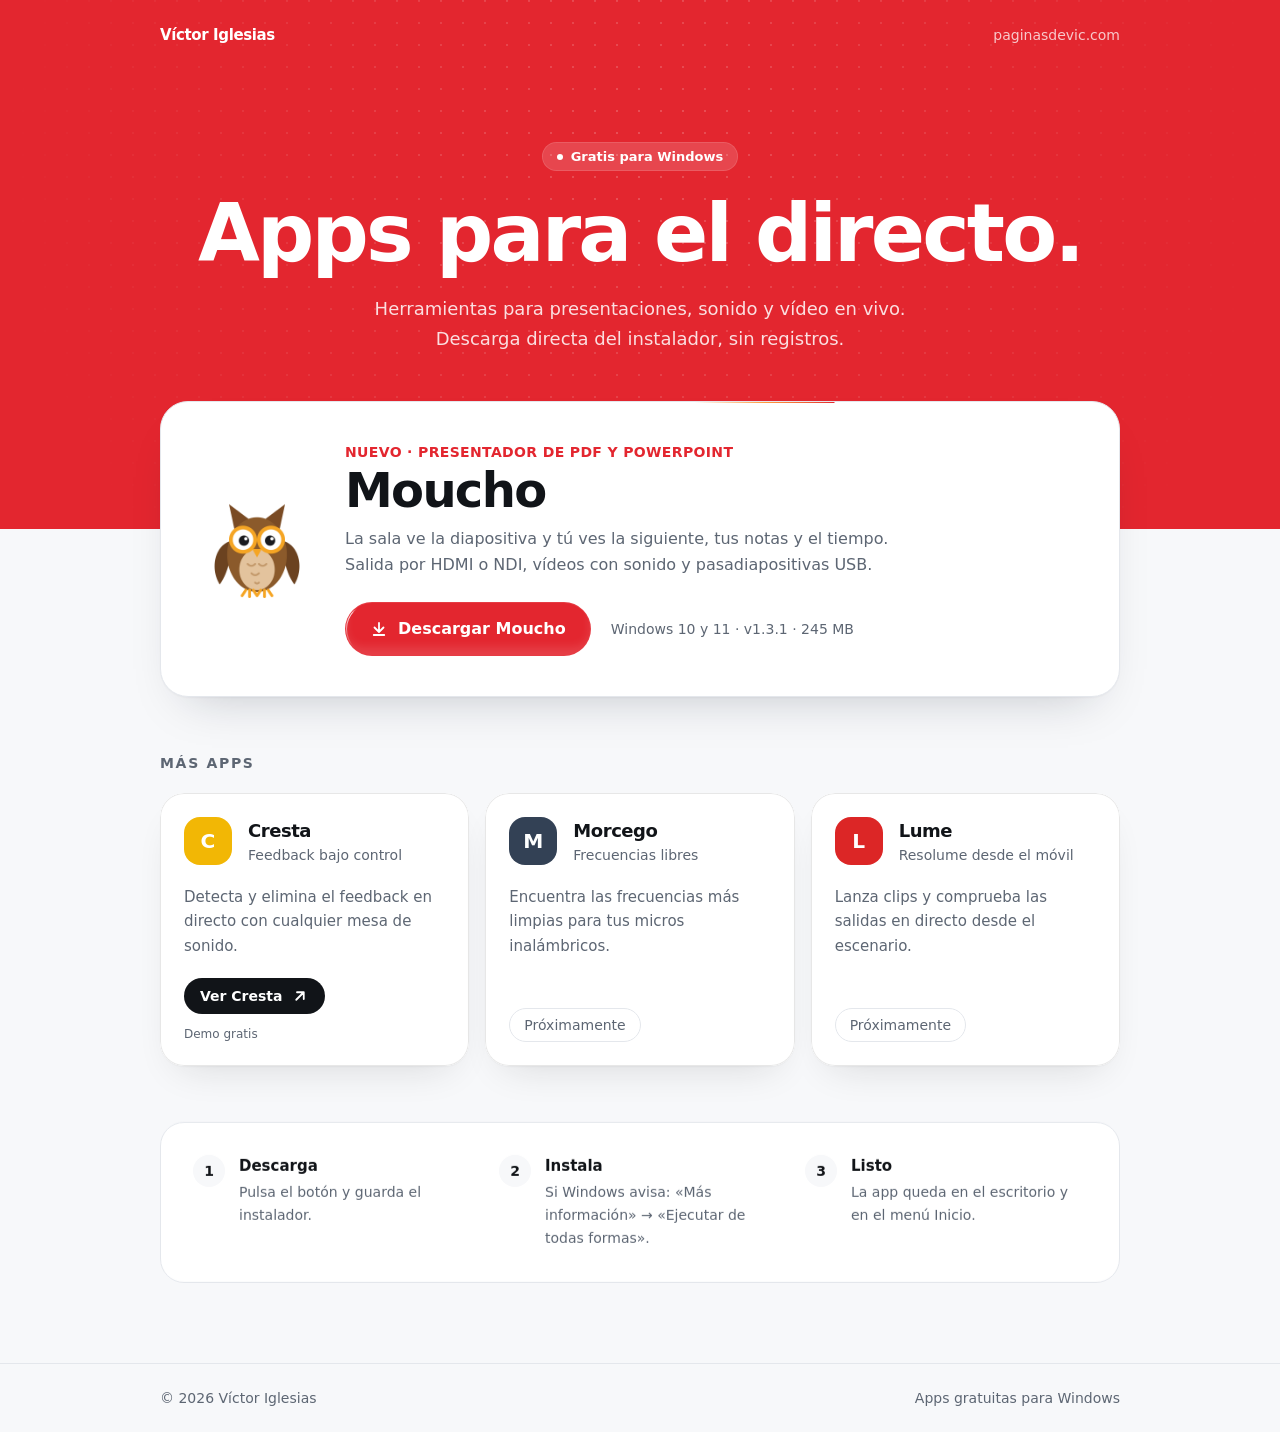
==== paginasdevic/index.html @ e158e59b "Web paginasdevic.com (descargas de las apps) Co-Authored-By: Claude Opus 5.5 <noreply@anthropic.com>" ====
<!doctype html>
<html lang="es">
  <head>
    <meta charset="UTF-8" />
    <meta name="viewport" content="width=device-width, initial-scale=1.0, viewport-fit=cover" />
    <meta name="theme-color" content="#e3262f" />
    <link rel="icon" type="image/png" href="./moucho.png" />
    <title>Víctor Iglesias · Apps gratuitas para Windows</title>
    <meta name="description" content="Descarga gratis las apps de Víctor Iglesias para presentaciones, sonido y vídeo en directo: Moucho, Cresta, Morcego y Lume." />
    <script type="module" crossorigin src="./assets/index-BB-YRYtB.js"></script>
    <link rel="stylesheet" crossorigin href="./assets/index-Ceec1WN6.css">
  </head>
  <body>
    <div id="root"></div>
  </body>
</html>
---- paginasdevic/assets/index-Ceec1WN6.css ----
/*! tailwindcss v4.3.5 | MIT License | https://tailwindcss.com */
@layer properties{@supports (((-webkit-hyphens:none)) and (not (margin-trim:block))) or ((-moz-orient:inline) and (not (color:rgb(from red r g b)))){*,:before,:after,::backdrop{--tw-border-style:solid;--tw-gradient-position:initial;--tw-gradient-from:#0000;--tw-gradient-via:#0000;--tw-gradient-to:#0000;--tw-gradient-stops:initial;--tw-gradient-via-stops:initial;--tw-gradient-from-position:0%;--tw-gradient-via-position:50%;--tw-gradient-to-position:100%;--tw-leading:initial;--tw-font-weight:initial;--tw-tracking:initial;--tw-ordinal:initial;--tw-slashed-zero:initial;--tw-numeric-figure:initial;--tw-numeric-spacing:initial;--tw-numeric-fraction:initial;--tw-shadow:0 0 #0000;--tw-shadow-color:initial;--tw-shadow-alpha:100%;--tw-inset-shadow:0 0 #0000;--tw-inset-shadow-color:initial;--tw-inset-shadow-alpha:100%;--tw-ring-color:initial;--tw-ring-shadow:0 0 #0000;--tw-inset-ring-color:initial;--tw-inset-ring-shadow:0 0 #0000;--tw-ring-inset:initial;--tw-ring-offset-width:0px;--tw-ring-offset-color:#fff;--tw-ring-offset-shadow:0 0 #0000;--tw-blur:initial;--tw-brightness:initial;--tw-contrast:initial;--tw-grayscale:initial;--tw-hue-rotate:initial;--tw-invert:initial;--tw-opacity:initial;--tw-saturate:initial;--tw-sepia:initial;--tw-drop-shadow:initial;--tw-drop-shadow-color:initial;--tw-drop-shadow-alpha:100%;--tw-drop-shadow-size:initial;--tw-duration:initial;--tw-ease:initial;--tw-outline-style:solid;--tw-translate-x:0;--tw-translate-y:0;--tw-translate-z:0}}}@layer theme{:root,:host{--font-sans:"Schibsted Grotesk Variable", "Segoe UI", system-ui, sans-serif;--font-mono:ui-monospace, SFMono-Regular, Menlo, Monaco, Consolas, "Liberation Mono", "Courier New", monospace;--color-neutral-400:oklch(70.8% 0 none);--color-black:#000;--color-white:#fff;--spacing:.25rem;--container-xl:36rem;--container-5xl:64rem;--text-xs:.75rem;--text-xs--line-height:calc(1 / .75);--text-sm:.875rem;--text-sm--line-height:calc(1.25 / .875);--text-lg:1.125rem;--text-lg--line-height:calc(1.75 / 1.125);--text-4xl:2.25rem;--text-4xl--line-height:calc(2.5 / 2.25);--text-5xl:3rem;--text-5xl--line-height:1;--font-weight-medium:500;--font-weight-semibold:600;--font-weight-bold:700;--font-weight-extrabold:800;--tracking-tight:-.025em;--tracking-wide:.025em;--leading-relaxed:1.625;--radius-2xl:1rem;--radius-3xl:1.5rem;--ease-in-out:cubic-bezier(.4, 0, .2, 1);--default-transition-duration:.15s;--default-transition-timing-function:cubic-bezier(.4, 0, .2, 1);--default-font-family:var(--font-sans);--default-mono-font-family:var(--font-mono);--color-ink:#111418;--color-muted:#5d6673;--color-line:#e4e7ec;--color-paper:#f7f8fa;--color-accent:#e3262f;--color-red:#e3262f;--animate-spin-around:spin-around calc(var(--speed) * 2) infinite linear;--animate-shimmer-slide:shimmer-slide var(--speed) ease-in-out infinite alternate}}@layer base{*,:after,:before,::backdrop{box-sizing:border-box;border:0 solid;margin:0;padding:0}::file-selector-button{box-sizing:border-box;border:0 solid;margin:0;padding:0}html,:host{-webkit-text-size-adjust:100%;tab-size:4;line-height:1.5;font-family:var(--default-font-family,-apple-system, BlinkMacSystemFont, "Segoe UI", Roboto, "Helvetica Neue", "Noto Sans", Arial, sans-serif, "Apple Color Emoji", "Segoe UI Emoji", "Segoe UI Symbol", "Noto Color Emoji");font-feature-settings:var(--default-font-feature-settings,normal);font-variation-settings:var(--default-font-variation-settings,normal);-webkit-tap-highlight-color:transparent}hr{height:0;color:inherit;border-top-width:1px}abbr:where([title]){-webkit-text-decoration:underline dotted;text-decoration:underline dotted}h1,h2,h3,h4,h5,h6{font-size:inherit;font-weight:inherit}a{color:inherit;-webkit-text-decoration:inherit;-webkit-text-decoration:inherit;-webkit-text-decoration:inherit;-webkit-text-decoration:inherit;text-decoration:inherit}b,strong{font-weight:bolder}code,kbd,samp,pre{font-family:var(--default-mono-font-family,ui-monospace, SFMono-Regular, Menlo, Monaco, Consolas, "Liberation Mono", "Courier New", monospace);font-feature-settings:var(--default-mono-font-feature-settings,normal);font-variation-settings:var(--default-mono-font-variation-settings,normal);font-size:1em}small{font-size:80%}sub,sup{vertical-align:baseline;font-size:75%;line-height:0;position:relative}sub{bottom:-.25em}sup{top:-.5em}table{text-indent:0;border-color:inherit;border-collapse:collapse}:-moz-focusring:where(:not(iframe)){outline:auto}progress{vertical-align:baseline}summary{display:list-item}ol,ul,menu{list-style:none}img,svg,video,canvas,audio,iframe,embed,object{vertical-align:middle;display:block}img,video{max-width:100%;height:auto}button,input,select,optgroup,textarea{font:inherit;font-feature-settings:inherit;font-variation-settings:inherit;letter-spacing:inherit;color:inherit;opacity:1;background-color:#0000;border-radius:0}::file-selector-button{font:inherit;font-feature-settings:inherit;font-variation-settings:inherit;letter-spacing:inherit;color:inherit;opacity:1;background-color:#0000;border-radius:0}:where(select:is([multiple],[size])) optgroup{font-weight:bolder}:where(select:is([multiple],[size])) optgroup option{padding-inline-start:20px}::file-selector-button{margin-inline-end:4px}::placeholder{opacity:1}@supports (not ((-webkit-appearance:-apple-pay-button))) or (contain-intrinsic-size:1px){::placeholder{color:currentColor}@supports (color:color-mix(in lab, red, red)){::placeholder{color:color-mix(in oklab, currentcolor 50%, transparent)}}}textarea{resize:vertical}::-webkit-search-decoration{-webkit-appearance:none}::-webkit-date-and-time-value{min-height:1lh;text-align:inherit}::-webkit-datetime-edit{display:inline-flex}::-webkit-datetime-edit-fields-wrapper{padding:0}::-webkit-datetime-edit{padding-block:0}::-webkit-datetime-edit-year-field{padding-block:0}::-webkit-datetime-edit-month-field{padding-block:0}::-webkit-datetime-edit-day-field{padding-block:0}::-webkit-datetime-edit-hour-field{padding-block:0}::-webkit-datetime-edit-minute-field{padding-block:0}::-webkit-datetime-edit-second-field{padding-block:0}::-webkit-datetime-edit-millisecond-field{padding-block:0}::-webkit-datetime-edit-meridiem-field{padding-block:0}::-webkit-calendar-picker-indicator{line-height:1}:-moz-ui-invalid{box-shadow:none}button,input:where([type=button],[type=reset],[type=submit]){appearance:button}::file-selector-button{appearance:button}::-webkit-inner-spin-button{height:auto}::-webkit-outer-spin-button{height:auto}[hidden]:where(:not([hidden=until-found])){display:none!important}}@layer components;@layer utilities{.\@container-\[size\]{container-type:size}.pointer-events-none{pointer-events:none}.visible{visibility:visible}.sr-only{clip-path:inset(50%);white-space:nowrap;border-width:0;width:1px;height:1px;margin:-1px;padding:0;position:absolute;overflow:hidden}.absolute{position:absolute}.relative{position:relative}.static{position:static}.-inset-full{inset:-100%}.inset-\(--cut\){inset:var(--cut)}.inset-0{inset:0}.inset-px{inset:1px}.isolate{isolation:isolate}.-z-10{z-index:calc(10 * -1)}.-z-20{z-index:calc(20 * -1)}.-z-30{z-index:calc(30 * -1)}.z-0{z-index:0}.z-20{z-index:20}.z-30{z-index:30}.z-40{z-index:40}.z-\[1\]{z-index:1}.z-\[2\]{z-index:2}.container{width:100%}@media (width>=40rem){.container{max-width:40rem}}@media (width>=48rem){.container{max-width:48rem}}@media (width>=64rem){.container{max-width:64rem}}@media (width>=80rem){.container{max-width:80rem}}@media (width>=96rem){.container{max-width:96rem}}.m-0{margin:0}.mx-auto{margin-inline:auto}.-mt-2{margin-top:calc(var(--spacing) * -2)}.-mt-24{margin-top:calc(var(--spacing) * -24)}.mt-1{margin-top:var(--spacing)}.mt-3{margin-top:calc(var(--spacing) * 3)}.mt-5{margin-top:calc(var(--spacing) * 5)}.mt-6{margin-top:calc(var(--spacing) * 6)}.mt-14{margin-top:calc(var(--spacing) * 14)}.mb-0{margin-bottom:0}.mb-5{margin-bottom:calc(var(--spacing) * 5)}.flex{display:flex}.grid{display:grid}.hidden{display:none}.inline-block{display:inline-block}.inline-flex{display:inline-flex}.aspect-\[1\],.aspect-square{aspect-ratio:1}.size-1\.5{width:calc(var(--spacing) * 1.5);height:calc(var(--spacing) * 1.5)}.size-8{width:calc(var(--spacing) * 8);height:calc(var(--spacing) * 8)}.size-\[18px\]{width:18px;height:18px}.size-full{width:100%;height:100%}.h-\[100cqh\]{height:100cqh}.h-full{height:100%}.min-h-dvh{min-height:100dvh}.w-auto{width:auto}.w-fit{width:fit-content}.w-full{width:100%}.max-w-5xl{max-width:var(--container-5xl)}.max-w-xl{max-width:var(--container-xl)}.min-w-0{min-width:0}.flex-1{flex:1}.shrink-0{flex-shrink:0}.\[translate\:0_0\]{translate:0}.rotate-0{rotate:0deg}.transform-gpu{transform:translateZ(0) var(--tw-rotate-x, ) var(--tw-rotate-y, ) var(--tw-rotate-z, ) var(--tw-skew-x, ) var(--tw-skew-y, )}.animate-shimmer-slide{animation:var(--animate-shimmer-slide)}.animate-spin-around{animation:var(--animate-spin-around)}.cursor-pointer{cursor:pointer}.resize{resize:both}.flex-col{flex-direction:column}.flex-wrap{flex-wrap:wrap}.place-items-center{place-items:center}.items-center{align-items:center}.justify-between{justify-content:space-between}.justify-center{justify-content:center}.gap-2{gap:calc(var(--spacing) * 2)}.gap-2\.5{gap:calc(var(--spacing) * 2.5)}.gap-3\.5{gap:calc(var(--spacing) * 3.5)}.gap-4{gap:calc(var(--spacing) * 4)}.gap-5{gap:calc(var(--spacing) * 5)}.gap-6{gap:calc(var(--spacing) * 6)}.gap-8{gap:calc(var(--spacing) * 8)}.gap-x-5{column-gap:calc(var(--spacing) * 5)}.gap-y-3{row-gap:calc(var(--spacing) * 3)}.overflow-hidden{overflow:hidden}.overflow-visible{overflow:visible}.overflow-x-clip{overflow-x:clip}.\[border-radius\:var\(--radius\)\]{border-radius:var(--radius)}.rounded-2xl{border-radius:var(--radius-2xl)}.rounded-3xl{border-radius:var(--radius-3xl)}.rounded-\[24px\]{border-radius:24px}.rounded-\[28px\]{border-radius:28px}.rounded-\[inherit\]{border-radius:inherit}.rounded-full{border-radius:2147483647px}.rounded-none{border-radius:0}.border{border-style:var(--tw-border-style);border-width:1px}.border-\(length\:--border-beam-width\){border-style:var(--tw-border-style);border-width:var(--border-beam-width)}.border-t{border-top-style:var(--tw-border-style);border-top-width:1px}.border-line{border-color:var(--color-line)}.border-transparent{border-color:#0000}.border-white\/10{border-color:#ffffff1a}@supports (color:color-mix(in lab, red, red)){.border-white\/10{border-color:color-mix(in oklab, var(--color-white) 10%, transparent)}}.\[background-color\:var\(--spotlight-card-surface\)\]{background-color:var(--spotlight-card-surface)}.bg-ink{background-color:var(--color-ink)}.bg-paper{background-color:var(--color-paper)}.bg-red{background-color:var(--color-red)}.bg-white{background-color:var(--color-white)}.bg-white\/15{background-color:#ffffff26}@supports (color:color-mix(in lab, red, red)){.bg-white\/15{background-color:color-mix(in oklab, var(--color-white) 15%, transparent)}}.bg-linear-to-l{--tw-gradient-position:to left}@supports (background-image:linear-gradient(in lab, red, red)){.bg-linear-to-l{--tw-gradient-position:to left in oklab}}.bg-linear-to-l{background-image:linear-gradient(var(--tw-gradient-stops))}.from-\(--color-from\){--tw-gradient-from:var(--color-from);--tw-gradient-stops:var(--tw-gradient-via-stops,var(--tw-gradient-position), var(--tw-gradient-from) var(--tw-gradient-from-position), var(--tw-gradient-to) var(--tw-gradient-to-position))}.via-\(--color-to\){--tw-gradient-via:var(--color-to);--tw-gradient-via-stops:var(--tw-gradient-position), var(--tw-gradient-from) var(--tw-gradient-from-position), var(--tw-gradient-via) var(--tw-gradient-via-position), var(--tw-gradient-to) var(--tw-gradient-to-position);--tw-gradient-stops:var(--tw-gradient-via-stops)}.to-transparent{--tw-gradient-to:transparent;--tw-gradient-stops:var(--tw-gradient-via-stops,var(--tw-gradient-position), var(--tw-gradient-from) var(--tw-gradient-from-position), var(--tw-gradient-to) var(--tw-gradient-to-position))}.\[mask-image\:radial-gradient\(800px_circle_at_50\%_30\%\,white\,transparent_80\%\)\]{-webkit-mask-image:radial-gradient(800px at 50% 30%,#fff,#0000 80%);mask-image:radial-gradient(800px at 50% 30%,#fff,#0000 80%)}.mask-\[linear-gradient\(transparent\,transparent\)\,linear-gradient\(\#000\,\#000\)\]{-webkit-mask-image:linear-gradient(#0000,#0000),linear-gradient(#000,#000);mask-image:linear-gradient(#0000,#0000),linear-gradient(#000,#000)}.bg-\[length\:160px_160px\]{background-size:160px 160px}.mask-intersect{-webkit-mask-composite:source-in;-webkit-mask-composite:source-in;-webkit-mask-composite:source-in;mask-composite:intersect}.\[mask-clip\:padding-box\,border-box\]{-webkit-mask-clip:padding-box,border-box;mask-clip:padding-box,border-box}.\!p-6{padding:calc(var(--spacing) * 6)!important}.p-6{padding:calc(var(--spacing) * 6)}.p-8{padding:calc(var(--spacing) * 8)}.p-px{padding:1px}.px-3\.5{padding-inline:calc(var(--spacing) * 3.5)}.px-4{padding-inline:calc(var(--spacing) * 4)}.px-5{padding-inline:calc(var(--spacing) * 5)}.px-6{padding-inline:calc(var(--spacing) * 6)}.py-1{padding-block:var(--spacing)}.py-1\.5{padding-block:calc(var(--spacing) * 1.5)}.py-2{padding-block:calc(var(--spacing) * 2)}.py-3{padding-block:calc(var(--spacing) * 3)}.py-3\.5{padding-block:calc(var(--spacing) * 3.5)}.py-6{padding-block:calc(var(--spacing) * 6)}.pt-6{padding-top:calc(var(--spacing) * 6)}.pt-16{padding-top:calc(var(--spacing) * 16)}.pb-20{padding-bottom:calc(var(--spacing) * 20)}.pb-36{padding-bottom:calc(var(--spacing) * 36)}.text-center{text-align:center}.text-4xl{font-size:var(--text-4xl);line-height:var(--tw-leading,var(--text-4xl--line-height))}.text-lg{font-size:var(--text-lg);line-height:var(--tw-leading,var(--text-lg--line-height))}.text-sm{font-size:var(--text-sm);line-height:var(--tw-leading,var(--text-sm--line-height))}.text-xs{font-size:var(--text-xs);line-height:var(--tw-leading,var(--text-xs--line-height))}.text-\[13px\]{font-size:13px}.text-\[15px\]{font-size:15px}.text-\[16px\]{font-size:16px}.text-\[clamp\(2\.7rem\,7\.5vw\,5rem\)\]{font-size:clamp(2.7rem,7.5vw,5rem)}.leading-\[1\]{--tw-leading:1;line-height:1}.leading-relaxed{--tw-leading:var(--leading-relaxed);line-height:var(--leading-relaxed)}.font-bold{--tw-font-weight:var(--font-weight-bold);font-weight:var(--font-weight-bold)}.font-extrabold{--tw-font-weight:var(--font-weight-extrabold);font-weight:var(--font-weight-extrabold)}.font-medium{--tw-font-weight:var(--font-weight-medium);font-weight:var(--font-weight-medium)}.font-semibold{--tw-font-weight:var(--font-weight-semibold);font-weight:var(--font-weight-semibold)}.tracking-\[-0\.035em\]{--tw-tracking:-.035em;letter-spacing:-.035em}.tracking-\[0\.12em\]{--tw-tracking:.12em;letter-spacing:.12em}.tracking-tight{--tw-tracking:var(--tracking-tight);letter-spacing:var(--tracking-tight)}.tracking-wide{--tw-tracking:var(--tracking-wide);letter-spacing:var(--tracking-wide)}.text-pretty{text-wrap:pretty}.whitespace-nowrap{white-space:nowrap}.text-accent{color:var(--color-accent)}.text-muted{color:var(--color-muted)}.text-neutral-400\/80{color:#a1a1a1cc}@supports (color:color-mix(in lab, red, red)){.text-neutral-400\/80{color:color-mix(in oklab, var(--color-neutral-400) 80%, transparent)}}.text-white{color:var(--color-white)}.text-white\/25{color:#ffffff40}@supports (color:color-mix(in lab, red, red)){.text-white\/25{color:color-mix(in oklab, var(--color-white) 25%, transparent)}}.text-white\/75{color:#ffffffbf}@supports (color:color-mix(in lab, red, red)){.text-white\/75{color:color-mix(in oklab, var(--color-white) 75%, transparent)}}.text-white\/85{color:#ffffffd9}@supports (color:color-mix(in lab, red, red)){.text-white\/85{color:color-mix(in oklab, var(--color-white) 85%, transparent)}}.uppercase{text-transform:uppercase}.tabular-nums{--tw-numeric-spacing:tabular-nums;font-variant-numeric:var(--tw-ordinal, ) var(--tw-slashed-zero, ) var(--tw-numeric-figure, ) var(--tw-numeric-spacing, ) var(--tw-numeric-fraction, )}.no-underline{text-decoration-line:none}.opacity-0{opacity:0}.opacity-50{opacity:.5}.mix-blend-multiply{mix-blend-mode:multiply}.mix-blend-overlay{mix-blend-mode:overlay}.shadow{--tw-shadow:0 1px 3px 0 var(--tw-shadow-color,#0000001a), 0 1px 2px -1px var(--tw-shadow-color,#0000001a);box-shadow:var(--tw-inset-shadow), var(--tw-inset-ring-shadow), var(--tw-ring-offset-shadow), var(--tw-ring-shadow), var(--tw-shadow)}.shadow-\[0_1px_2px_rgba\(16\,24\,40\,\.04\)\,0_24px_48px_-28px_rgba\(16\,24\,40\,\.25\)\]{--tw-shadow:0 1px 2px var(--tw-shadow-color,#1018280a), 0 24px 48px -28px var(--tw-shadow-color,#10182840);box-shadow:var(--tw-inset-shadow), var(--tw-inset-ring-shadow), var(--tw-ring-offset-shadow), var(--tw-ring-shadow), var(--tw-shadow)}.shadow-\[inset_0_-8px_10px_\#ffffff1f\]{--tw-shadow:inset 0 -8px 10px var(--tw-shadow-color,#ffffff1f);box-shadow:var(--tw-inset-shadow), var(--tw-inset-ring-shadow), var(--tw-ring-offset-shadow), var(--tw-ring-shadow), var(--tw-shadow)}.ring-1{--tw-ring-shadow:var(--tw-ring-inset, ) 0 0 0 calc(1px + var(--tw-ring-offset-width)) var(--tw-ring-color,currentcolor);box-shadow:var(--tw-inset-shadow), var(--tw-inset-ring-shadow), var(--tw-ring-offset-shadow), var(--tw-ring-shadow), var(--tw-shadow)}.\[box-shadow\:var\(--spotlight-card-shadow\)\]{box-shadow:var(--spotlight-card-shadow)}.ring-white\/25{--tw-ring-color:#ffffff40}@supports (color:color-mix(in lab, red, red)){.ring-white\/25{--tw-ring-color:color-mix(in oklab, var(--color-white) 25%, transparent)}}.blur{--tw-blur:blur(8px);filter:var(--tw-blur, ) var(--tw-brightness, ) var(--tw-contrast, ) var(--tw-grayscale, ) var(--tw-hue-rotate, ) var(--tw-invert, ) var(--tw-saturate, ) var(--tw-sepia, ) var(--tw-drop-shadow, )}.blur-\[2px\]{--tw-blur:blur(2px);filter:var(--tw-blur, ) var(--tw-brightness, ) var(--tw-contrast, ) var(--tw-grayscale, ) var(--tw-hue-rotate, ) var(--tw-invert, ) var(--tw-saturate, ) var(--tw-sepia, ) var(--tw-drop-shadow, )}.filter{filter:var(--tw-blur, ) var(--tw-brightness, ) var(--tw-contrast, ) var(--tw-grayscale, ) var(--tw-hue-rotate, ) var(--tw-invert, ) var(--tw-saturate, ) var(--tw-sepia, ) var(--tw-drop-shadow, )}.transition{transition-property:color,background-color,border-color,outline-color,text-decoration-color,fill,stroke,--tw-gradient-from,--tw-gradient-via,--tw-gradient-to,opacity,box-shadow,transform,translate,scale,rotate,filter,-webkit-backdrop-filter,backdrop-filter,display,content-visibility,overlay,pointer-events;transition-timing-function:var(--tw-ease,var(--default-transition-timing-function));transition-duration:var(--tw-duration,var(--default-transition-duration))}.transition-all{transition-property:all;transition-timing-function:var(--tw-ease,var(--default-transition-timing-function));transition-duration:var(--tw-duration,var(--default-transition-duration))}.transition-opacity{transition-property:opacity;transition-timing-function:var(--tw-ease,var(--default-transition-timing-function));transition-duration:var(--tw-duration,var(--default-transition-duration))}.transition-transform{transition-property:transform,translate,scale,rotate;transition-timing-function:var(--tw-ease,var(--default-transition-timing-function));transition-duration:var(--tw-duration,var(--default-transition-duration))}.duration-300{--tw-duration:.3s;transition-duration:.3s}.ease-in-out{--tw-ease:var(--ease-in-out);transition-timing-function:var(--ease-in-out)}.will-change-\[transform\,filter\,opacity\]{will-change:transform,filter,opacity}.select-none{-webkit-user-select:none;user-select:none}.\[-webkit-mask-composite\:xor\]{-webkit-mask-composite:xor}.\[-webkit-mask\:linear-gradient\(\#000_0_0\)_content-box\,linear-gradient\(\#000_0_0\)\]{-webkit-mask:linear-gradient(#000 0 0) content-box,linear-gradient(#000 0 0)}.\[background\:conic-gradient\(from_calc\(270deg-\(var\(--spread\)\*0\.5\)\)\,transparent_0\,var\(--shimmer-color\)_var\(--spread\)\,transparent_var\(--spread\)\)\]{background:conic-gradient(from calc(270deg - (var(--spread) * .5)),transparent 0,var(--shimmer-color) var(--spread),transparent var(--spread))}.\[background\:var\(--bg\)\]{background:var(--bg)}.\[background\:var\(--spotlight-card-border\)\]{background:var(--spotlight-card-border)}.\[mask\:linear-gradient\(\#000_0_0\)_content-box_exclude\,linear-gradient\(\#000_0_0\)\]{-webkit-mask-composite:xor,source-over;-webkit-mask-composite:xor,source-over;-webkit-mask:linear-gradient(#000 0 0) content-box,linear-gradient(#000 0 0);-webkit-mask-composite:xor,source-over;mask:linear-gradient(#000 0 0) content-box exclude,linear-gradient(#000 0 0)}.\[mask\:none\]{-webkit-mask:none;mask:none}@media (hover:hover){:is(:where(.group):hover .group-hover\:opacity-100){opacity:1}:is(:where(.group):hover .group-hover\:shadow-\[inset_0_-6px_10px_\#ffffff3f\]){--tw-shadow:inset 0 -6px 10px var(--tw-shadow-color,#ffffff3f);box-shadow:var(--tw-inset-shadow), var(--tw-inset-ring-shadow), var(--tw-ring-offset-shadow), var(--tw-ring-shadow), var(--tw-shadow)}}:is(:where(.group):active .group-active\:shadow-\[inset_0_-10px_10px_\#ffffff3f\]){--tw-shadow:inset 0 -10px 10px var(--tw-shadow-color,#ffffff3f);box-shadow:var(--tw-inset-shadow), var(--tw-inset-ring-shadow), var(--tw-ring-offset-shadow), var(--tw-ring-shadow), var(--tw-shadow)}@media (hover:hover){.hover\:bg-black:hover{background-color:var(--color-black)}}.focus-visible\:outline-3:focus-visible{outline-style:var(--tw-outline-style);outline-width:3px}.focus-visible\:outline-offset-2:focus-visible{outline-offset:2px}.focus-visible\:outline-red:focus-visible{outline-color:var(--color-red)}.active\:translate-y-px:active{--tw-translate-y:1px;translate:var(--tw-translate-x) var(--tw-translate-y)}@media (width>=40rem){.sm\:-mt-32{margin-top:calc(var(--spacing) * -32)}.sm\:grid-cols-2{grid-template-columns:repeat(2,minmax(0,1fr))}.sm\:grid-cols-3{grid-template-columns:repeat(3,minmax(0,1fr))}.sm\:flex-row{flex-direction:row}.sm\:items-center{align-items:center}.sm\:p-8{padding:calc(var(--spacing) * 8)}.sm\:p-10{padding:calc(var(--spacing) * 10)}.sm\:px-8{padding-inline:calc(var(--spacing) * 8)}.sm\:pt-24{padding-top:calc(var(--spacing) * 24)}.sm\:pb-44{padding-bottom:calc(var(--spacing) * 44)}.sm\:text-5xl{font-size:var(--text-5xl);line-height:var(--tw-leading,var(--text-5xl--line-height))}}@media (width>=64rem){.lg\:grid-cols-3{grid-template-columns:repeat(3,minmax(0,1fr))}}@media (prefers-color-scheme:dark){.dark\:mix-blend-screen{mix-blend-mode:screen}}}@font-face{font-family:Schibsted Grotesk Variable;font-style:normal;font-display:swap;font-weight:400 900;src:url(./schibsted-grotesk-latin-ext-wght-normal-hsMS0n0O.woff2)format("woff2-variations");unicode-range:U+100-2BA,U+2BD-2C5,U+2C7-2CC,U+2CE-2D7,U+2DD-2FF,U+304,U+308,U+329,U+1D00-1DBF,U+1E00-1E9F,U+1EF2-1EFF,U+2020,U+20A0-20AB,U+20AD-20C0,U+2113,U+2C60-2C7F,U+A720-A7FF}@font-face{font-family:Schibsted Grotesk Variable;font-style:normal;font-display:swap;font-weight:400 900;src:url(./schibsted-grotesk-latin-wght-normal-Bb8VGrTG.woff2)format("woff2-variations");unicode-range:U+??,U+131,U+152-153,U+2BB-2BC,U+2C6,U+2DA,U+2DC,U+304,U+308,U+329,U+2000-206F,U+20AC,U+2122,U+2191,U+2193,U+2212,U+2215,U+FEFF,U+FFFD}:root{--lightningcss-light:initial;--lightningcss-dark: ;color-scheme:light}html{background:var(--color-paper)}body{background:var(--color-paper);color:var(--color-ink);font-family:var(--font-sans);-webkit-font-smoothing:antialiased;margin:0}::selection{background:#fcd5d7}@property --tw-border-style{syntax:"*";inherits:false;initial-value:solid}@property --tw-gradient-position{syntax:"*";inherits:false}@property --tw-gradient-from{syntax:"<color>";inherits:false;initial-value:#0000}@property --tw-gradient-via{syntax:"<color>";inherits:false;initial-value:#0000}@property --tw-gradient-to{syntax:"<color>";inherits:false;initial-value:#0000}@property --tw-gradient-stops{syntax:"*";inherits:false}@property --tw-gradient-via-stops{syntax:"*";inherits:false}@property --tw-gradient-from-position{syntax:"<length-percentage>";inherits:false;initial-value:0%}@property --tw-gradient-via-position{syntax:"<length-percentage>";inherits:false;initial-value:50%}@property --tw-gradient-to-position{syntax:"<length-percentage>";inherits:false;initial-value:100%}@property --tw-leading{syntax:"*";inherits:false}@property --tw-font-weight{syntax:"*";inherits:false}@property --tw-tracking{syntax:"*";inherits:false}@property --tw-ordinal{syntax:"*";inherits:false}@property --tw-slashed-zero{syntax:"*";inherits:false}@property --tw-numeric-figure{syntax:"*";inherits:false}@property --tw-numeric-spacing{syntax:"*";inherits:false}@property --tw-numeric-fraction{syntax:"*";inherits:false}@property --tw-shadow{syntax:"*";inherits:false;initial-value:0 0 #0000}@property --tw-shadow-color{syntax:"*";inherits:false}@property --tw-shadow-alpha{syntax:"<percentage>";inherits:false;initial-value:100%}@property --tw-inset-shadow{syntax:"*";inherits:false;initial-value:0 0 #0000}@property --tw-inset-shadow-color{syntax:"*";inherits:false}@property --tw-inset-shadow-alpha{syntax:"<percentage>";inherits:false;initial-value:100%}@property --tw-ring-color{syntax:"*";inherits:false}@property --tw-ring-shadow{syntax:"*";inherits:false;initial-value:0 0 #0000}@property --tw-inset-ring-color{syntax:"*";inherits:false}@property --tw-inset-ring-shadow{syntax:"*";inherits:false;initial-value:0 0 #0000}@property --tw-ring-inset{syntax:"*";inherits:false}@property --tw-ring-offset-width{syntax:"<length>";inherits:false;initial-value:0}@property --tw-ring-offset-color{syntax:"*";inherits:false;initial-value:#fff}@property --tw-ring-offset-shadow{syntax:"*";inherits:false;initial-value:0 0 #0000}@property --tw-blur{syntax:"*";inherits:false}@property --tw-brightness{syntax:"*";inherits:false}@property --tw-contrast{syntax:"*";inherits:false}@property --tw-grayscale{syntax:"*";inherits:false}@property --tw-hue-rotate{syntax:"*";inherits:false}@property --tw-invert{syntax:"*";inherits:false}@property --tw-opacity{syntax:"*";inherits:false}@property --tw-saturate{syntax:"*";inherits:false}@property --tw-sepia{syntax:"*";inherits:false}@property --tw-drop-shadow{syntax:"*";inherits:false}@property --tw-drop-shadow-color{syntax:"*";inherits:false}@property --tw-drop-shadow-alpha{syntax:"<percentage>";inherits:false;initial-value:100%}@property --tw-drop-shadow-size{syntax:"*";inherits:false}@property --tw-duration{syntax:"*";inherits:false}@property --tw-ease{syntax:"*";inherits:false}@property --tw-outline-style{syntax:"*";inherits:false;initial-value:solid}@property --tw-translate-x{syntax:"*";inherits:false;initial-value:0}@property --tw-translate-y{syntax:"*";inherits:false;initial-value:0}@property --tw-translate-z{syntax:"*";inherits:false;initial-value:0}@keyframes spin-around{0%{transform:translateZ(0)rotate(0)}15%,35%{transform:translateZ(0)rotate(90deg)}65%,85%{transform:translateZ(0)rotate(270deg)}to{transform:translateZ(0)rotate(360deg)}}@keyframes shimmer-slide{to{transform:translate(calc(100cqw - 100%))}}
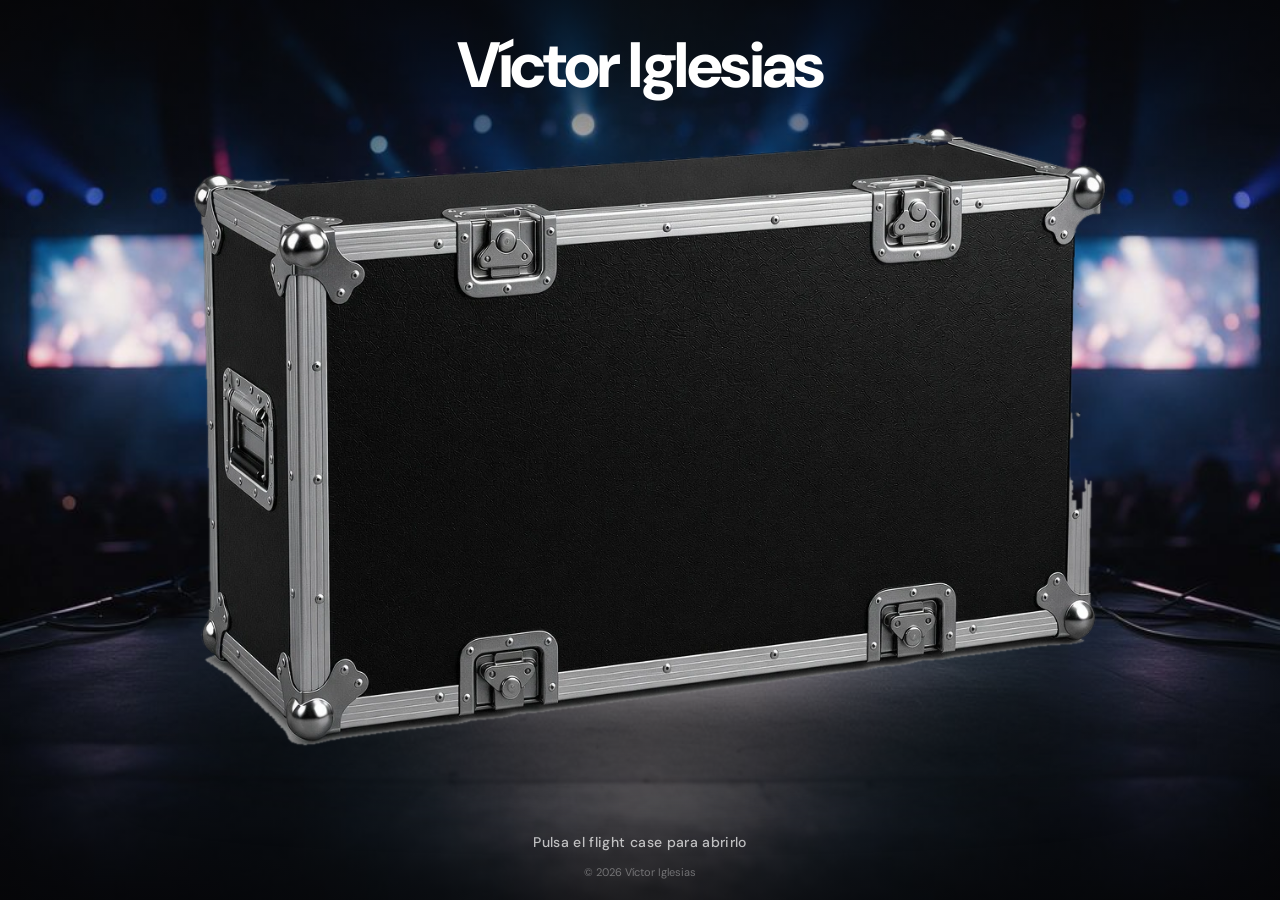
==== commit 2f2a447e: "paginasdevic: flight case con fotos reales en el FOH Co-Authored-By: Claude Opus 5.5 <noreply@anthro" ====
--- a/paginasdevic/index.html
+++ b/paginasdevic/index.html
@@ -3,12 +3,12 @@
   <head>
     <meta charset="UTF-8" />
     <meta name="viewport" content="width=device-width, initial-scale=1.0, viewport-fit=cover" />
-    <meta name="theme-color" content="#e3262f" />
-    <link rel="icon" type="image/png" href="./moucho.png" />
-    <title>Víctor Iglesias · Apps gratuitas para Windows</title>
-    <meta name="description" content="Descarga gratis las apps de Víctor Iglesias para presentaciones, sonido y vídeo en directo: Moucho, Cresta, Morcego y Lume." />
-    <script type="module" crossorigin src="./assets/index-BB-YRYtB.js"></script>
-    <link rel="stylesheet" crossorigin href="./assets/index-Ceec1WN6.css">
+    <meta name="theme-color" content="#050507" />
+    <link rel="icon" type="image/png" href="./favicon.png" />
+    <title>Víctor Iglesias · Descargas</title>
+    <meta name="description" content="Descarga gratis las aplicaciones de Víctor Iglesias para Windows." />
+    <script type="module" crossorigin src="./assets/index-B0cAgNob.js"></script>
+    <link rel="stylesheet" crossorigin href="./assets/index-B6iw1rLL.css">
   </head>
   <body>
     <div id="root"></div>
--- a/paginasdevic/assets/index-B6iw1rLL.css
+++ b/paginasdevic/assets/index-B6iw1rLL.css
@@ -0,0 +1,2 @@
+/*! tailwindcss v4.3.5 | MIT License | https://tailwindcss.com */
+@layer properties{@supports (((-webkit-hyphens:none)) and (not (margin-trim:block))) or ((-moz-orient:inline) and (not (color:rgb(from red r g b)))){*,:before,:after,::backdrop{--tw-scale-x:1;--tw-scale-y:1;--tw-scale-z:1;--tw-rotate-x:initial;--tw-rotate-y:initial;--tw-rotate-z:initial;--tw-skew-x:initial;--tw-skew-y:initial;--tw-border-style:solid;--tw-gradient-position:initial;--tw-gradient-from:#0000;--tw-gradient-via:#0000;--tw-gradient-to:#0000;--tw-gradient-stops:initial;--tw-gradient-via-stops:initial;--tw-gradient-from-position:0%;--tw-gradient-via-position:50%;--tw-gradient-to-position:100%;--tw-leading:initial;--tw-font-weight:initial;--tw-tracking:initial;--tw-shadow:0 0 #0000;--tw-shadow-color:initial;--tw-shadow-alpha:100%;--tw-inset-shadow:0 0 #0000;--tw-inset-shadow-color:initial;--tw-inset-shadow-alpha:100%;--tw-ring-color:initial;--tw-ring-shadow:0 0 #0000;--tw-inset-ring-color:initial;--tw-inset-ring-shadow:0 0 #0000;--tw-ring-inset:initial;--tw-ring-offset-width:0px;--tw-ring-offset-color:#fff;--tw-ring-offset-shadow:0 0 #0000;--tw-blur:initial;--tw-brightness:initial;--tw-contrast:initial;--tw-grayscale:initial;--tw-hue-rotate:initial;--tw-invert:initial;--tw-opacity:initial;--tw-saturate:initial;--tw-sepia:initial;--tw-drop-shadow:initial;--tw-drop-shadow-color:initial;--tw-drop-shadow-alpha:100%;--tw-drop-shadow-size:initial;--tw-backdrop-blur:initial;--tw-backdrop-brightness:initial;--tw-backdrop-contrast:initial;--tw-backdrop-grayscale:initial;--tw-backdrop-hue-rotate:initial;--tw-backdrop-invert:initial;--tw-backdrop-opacity:initial;--tw-backdrop-saturate:initial;--tw-backdrop-sepia:initial;--tw-duration:initial;--tw-ease:initial;--tw-translate-x:0;--tw-translate-y:0;--tw-translate-z:0;--tw-outline-style:solid}}}@layer theme{:root,:host{--font-sans:"DM Sans Variable", "Segoe UI", system-ui, sans-serif;--font-mono:ui-monospace, SFMono-Regular, Menlo, Monaco, Consolas, "Liberation Mono", "Courier New", monospace;--color-neutral-400:oklch(70.8% 0 none);--color-black:#000;--color-white:#fff;--spacing:.25rem;--container-3xl:48rem;--text-xs:.75rem;--text-xs--line-height:calc(1 / .75);--text-sm:.875rem;--text-sm--line-height:calc(1.25 / .875);--text-xl:1.25rem;--text-xl--line-height:calc(1.75 / 1.25);--font-weight-medium:500;--font-weight-semibold:600;--font-weight-bold:700;--font-weight-extrabold:800;--font-weight-black:900;--tracking-tight:-.025em;--tracking-wide:.025em;--tracking-wider:.05em;--radius-xl:.75rem;--radius-2xl:1rem;--radius-3xl:1.5rem;--ease-in:cubic-bezier(.4, 0, 1, 1);--ease-out:cubic-bezier(0, 0, .2, 1);--ease-in-out:cubic-bezier(.4, 0, .2, 1);--blur-2xl:40px;--default-transition-duration:.15s;--default-transition-timing-function:cubic-bezier(.4, 0, .2, 1);--default-font-family:var(--font-sans);--default-mono-font-family:var(--font-mono);--font-display:"DM Sans Variable", "Segoe UI", sans-serif;--color-ink:#111418;--color-paper:#f7f8fa;--color-red:#e3262f;--color-red-dark:#c41d25;--animate-spin-around:spin-around calc(var(--speed) * 2) infinite linear;--animate-shimmer-slide:shimmer-slide var(--speed) ease-in-out infinite alternate}}@layer base{*,:after,:before,::backdrop{box-sizing:border-box;border:0 solid;margin:0;padding:0}::file-selector-button{box-sizing:border-box;border:0 solid;margin:0;padding:0}html,:host{-webkit-text-size-adjust:100%;tab-size:4;line-height:1.5;font-family:var(--default-font-family,-apple-system, BlinkMacSystemFont, "Segoe UI", Roboto, "Helvetica Neue", "Noto Sans", Arial, sans-serif, "Apple Color Emoji", "Segoe UI Emoji", "Segoe UI Symbol", "Noto Color Emoji");font-feature-settings:var(--default-font-feature-settings,normal);font-variation-settings:var(--default-font-variation-settings,normal);-webkit-tap-highlight-color:transparent}hr{height:0;color:inherit;border-top-width:1px}abbr:where([title]){-webkit-text-decoration:underline dotted;text-decoration:underline dotted}h1,h2,h3,h4,h5,h6{font-size:inherit;font-weight:inherit}a{color:inherit;-webkit-text-decoration:inherit;-webkit-text-decoration:inherit;-webkit-text-decoration:inherit;-webkit-text-decoration:inherit;text-decoration:inherit}b,strong{font-weight:bolder}code,kbd,samp,pre{font-family:var(--default-mono-font-family,ui-monospace, SFMono-Regular, Menlo, Monaco, Consolas, "Liberation Mono", "Courier New", monospace);font-feature-settings:var(--default-mono-font-feature-settings,normal);font-variation-settings:var(--default-mono-font-variation-settings,normal);font-size:1em}small{font-size:80%}sub,sup{vertical-align:baseline;font-size:75%;line-height:0;position:relative}sub{bottom:-.25em}sup{top:-.5em}table{text-indent:0;border-color:inherit;border-collapse:collapse}:-moz-focusring:where(:not(iframe)){outline:auto}progress{vertical-align:baseline}summary{display:list-item}ol,ul,menu{list-style:none}img,svg,video,canvas,audio,iframe,embed,object{vertical-align:middle;display:block}img,video{max-width:100%;height:auto}button,input,select,optgroup,textarea{font:inherit;font-feature-settings:inherit;font-variation-settings:inherit;letter-spacing:inherit;color:inherit;opacity:1;background-color:#0000;border-radius:0}::file-selector-button{font:inherit;font-feature-settings:inherit;font-variation-settings:inherit;letter-spacing:inherit;color:inherit;opacity:1;background-color:#0000;border-radius:0}:where(select:is([multiple],[size])) optgroup{font-weight:bolder}:where(select:is([multiple],[size])) optgroup option{padding-inline-start:20px}::file-selector-button{margin-inline-end:4px}::placeholder{opacity:1}@supports (not ((-webkit-appearance:-apple-pay-button))) or (contain-intrinsic-size:1px){::placeholder{color:currentColor}@supports (color:color-mix(in lab, red, red)){::placeholder{color:color-mix(in oklab, currentcolor 50%, transparent)}}}textarea{resize:vertical}::-webkit-search-decoration{-webkit-appearance:none}::-webkit-date-and-time-value{min-height:1lh;text-align:inherit}::-webkit-datetime-edit{display:inline-flex}::-webkit-datetime-edit-fields-wrapper{padding:0}::-webkit-datetime-edit{padding-block:0}::-webkit-datetime-edit-year-field{padding-block:0}::-webkit-datetime-edit-month-field{padding-block:0}::-webkit-datetime-edit-day-field{padding-block:0}::-webkit-datetime-edit-hour-field{padding-block:0}::-webkit-datetime-edit-minute-field{padding-block:0}::-webkit-datetime-edit-second-field{padding-block:0}::-webkit-datetime-edit-millisecond-field{padding-block:0}::-webkit-datetime-edit-meridiem-field{padding-block:0}::-webkit-calendar-picker-indicator{line-height:1}:-moz-ui-invalid{box-shadow:none}button,input:where([type=button],[type=reset],[type=submit]){appearance:button}::file-selector-button{appearance:button}::-webkit-inner-spin-button{height:auto}::-webkit-outer-spin-button{height:auto}[hidden]:where(:not([hidden=until-found])){display:none!important}}@layer components;@layer utilities{.\@container-\[size\]{container-type:size}.pointer-events-auto{pointer-events:auto}.pointer-events-none{pointer-events:none}.invisible{visibility:hidden}.visible{visibility:visible}.sr-only{clip-path:inset(50%);white-space:nowrap;border-width:0;width:1px;height:1px;margin:-1px;padding:0;position:absolute;overflow:hidden}.absolute{position:absolute}.relative{position:relative}.static{position:static}.-inset-full{inset:-100%}.inset-\(--cut\){inset:var(--cut)}.inset-0{inset:0}.inset-\[6\%_9\%_4\%_9\%\]{inset:6% 9% 4%}.inset-px{inset:1px}.inset-x-0{inset-inline:0}.inset-x-\[6\%\]{inset-inline:6%}.inset-x-\[8\%\]{inset-inline:8%}.top-0{top:0}.bottom-0{bottom:0}.bottom-\[0\.5\%\]{bottom:.5%}.isolate{isolation:isolate}.-z-10{z-index:calc(10 * -1)}.-z-20{z-index:calc(20 * -1)}.-z-30{z-index:calc(30 * -1)}.z-0{z-index:0}.z-20{z-index:20}.z-30{z-index:30}.z-40{z-index:40}.z-\[1\]{z-index:1}.container{width:100%}@media (width>=40rem){.container{max-width:40rem}}@media (width>=48rem){.container{max-width:48rem}}@media (width>=64rem){.container{max-width:64rem}}@media (width>=80rem){.container{max-width:80rem}}@media (width>=96rem){.container{max-width:96rem}}.m-0{margin:0}.mx-auto{margin-inline:auto}.mt-12{margin-top:calc(var(--spacing) * 12)}.flex{display:flex}.grid{display:grid}.hidden{display:none}.inline-block{display:inline-block}.inline-flex{display:inline-flex}.aspect-\[1\],.aspect-square{aspect-ratio:1}.size-5{width:calc(var(--spacing) * 5);height:calc(var(--spacing) * 5)}.size-10{width:calc(var(--spacing) * 10);height:calc(var(--spacing) * 10)}.size-\[0\.75em\]{width:.75em;height:.75em}.size-\[1\.1em\]{width:1.1em;height:1.1em}.size-full{width:100%;height:100%}.h-\[9\%\]{height:9%}.h-\[62\%\]{height:62%}.h-\[70\%\]{height:70%}.h-\[86\%\]{height:86%}.h-\[100cqh\]{height:100cqh}.h-dvh{height:100dvh}.h-full{height:100%}.min-h-dvh{min-height:100dvh}.w-\[min\(94vw\,1150px\,calc\(\(100dvh-170px\)\*1\.77\)\)\]{width:min(94vw,1150px,177dvh - 300.9px)}.w-auto{width:auto}.w-full{width:100%}.max-w-3xl{max-width:var(--container-3xl)}.flex-1{flex:1}.shrink-0{flex-shrink:0}.\[translate\:0_0\]{translate:0}.scale-105{--tw-scale-x:105%;--tw-scale-y:105%;--tw-scale-z:105%;scale:var(--tw-scale-x) var(--tw-scale-y)}.rotate-0{rotate:0deg}.transform{transform:var(--tw-rotate-x, ) var(--tw-rotate-y, ) var(--tw-rotate-z, ) var(--tw-skew-x, ) var(--tw-skew-y, )}.transform-gpu{transform:translateZ(0) var(--tw-rotate-x, ) var(--tw-rotate-y, ) var(--tw-rotate-z, ) var(--tw-skew-x, ) var(--tw-skew-y, )}.animate-\[fadein_\.6s_ease\]{animation:.6s fadein}.animate-shimmer-slide{animation:var(--animate-shimmer-slide)}.animate-spin-around{animation:var(--animate-spin-around)}.cursor-pointer{cursor:pointer}.resize{resize:both}.flex-col{flex-direction:column}.flex-wrap{flex-wrap:wrap}.place-items-center{place-items:center}.items-center{align-items:center}.justify-center{justify-content:center}.gap-3{gap:calc(var(--spacing) * 3)}.gap-4{gap:calc(var(--spacing) * 4)}.gap-\[0\.6em\]{gap:.6em}.gap-\[4\%\]{gap:4%}.truncate{text-overflow:ellipsis;white-space:nowrap;overflow:hidden}.overflow-hidden{overflow:hidden}.overflow-visible{overflow:visible}.overflow-x-clip{overflow-x:clip}.\[border-radius\:var\(--radius\)\]{border-radius:var(--radius)}.rounded-2xl{border-radius:var(--radius-2xl)}.rounded-3xl{border-radius:var(--radius-3xl)}.rounded-\[3px\]{border-radius:3px}.rounded-\[18\%\]{border-radius:18%}.rounded-\[22px\]{border-radius:22px}.rounded-\[50\%\]{border-radius:50%}.rounded-\[inherit\]{border-radius:inherit}.rounded-full{border-radius:2147483647px}.rounded-none{border-radius:0}.rounded-xl{border-radius:var(--radius-xl)}.rounded-t-\[14px\]{border-top-left-radius:14px;border-top-right-radius:14px}.border{border-style:var(--tw-border-style);border-width:1px}.border-\(length\:--border-beam-width\){border-style:var(--tw-border-style);border-width:var(--border-beam-width)}.border-b-0{border-bottom-style:var(--tw-border-style);border-bottom-width:0}.border-\[\#e3262f\]{border-color:#e3262f}.border-transparent{border-color:#0000}.border-white\/10{border-color:#ffffff1a}@supports (color:color-mix(in lab, red, red)){.border-white\/10{border-color:color-mix(in oklab, var(--color-white) 10%, transparent)}}.border-white\/40{border-color:#fff6}@supports (color:color-mix(in lab, red, red)){.border-white\/40{border-color:color-mix(in oklab, var(--color-white) 40%, transparent)}}.\[background-color\:var\(--spotlight-card-surface\)\]{background-color:var(--spotlight-card-surface)}.bg-\[\#3dff86\]{background-color:#3dff86}.bg-\[\#050507\]{background-color:#050507}.bg-\[\#e3262f\]{background-color:#e3262f}.bg-\[\#ffb020\]{background-color:#ffb020}.bg-black\/80{background-color:#000c}@supports (color:color-mix(in lab, red, red)){.bg-black\/80{background-color:color-mix(in oklab, var(--color-black) 80%, transparent)}}.bg-red{background-color:var(--color-red)}.bg-transparent{background-color:#0000}.bg-white{background-color:var(--color-white)}.bg-white\/10{background-color:#ffffff1a}@supports (color:color-mix(in lab, red, red)){.bg-white\/10{background-color:color-mix(in oklab, var(--color-white) 10%, transparent)}}.bg-white\/\[0\.07\]{background-color:#ffffff12}@supports (color:color-mix(in lab, red, red)){.bg-white\/\[0\.07\]{background-color:color-mix(in oklab, var(--color-white) 7.0%, transparent)}}.bg-linear-to-l{--tw-gradient-position:to left}@supports (background-image:linear-gradient(in lab, red, red)){.bg-linear-to-l{--tw-gradient-position:to left in oklab}}.bg-linear-to-l{background-image:linear-gradient(var(--tw-gradient-stops))}.bg-\[linear-gradient\(180deg\,\#1c1d22\,\#0d0e11\)\]{background-image:linear-gradient(#1c1d22,#0d0e11)}.bg-\[linear-gradient\(180deg\,\#e9ecef\,\#b9bec5\)\]{background-image:linear-gradient(#e9ecef,#b9bec5)}.bg-\[linear-gradient\(to_bottom\,rgba\(5\,5\,7\,\.75\)\,rgba\(5\,5\,7\,0\)_28\%\,rgba\(5\,5\,7\,0\)_70\%\,rgba\(5\,5\,7\,\.8\)\)\]{background-image:linear-gradient(#050507bf,#05050700 28% 70%,#050507cc)}.from-\(--color-from\){--tw-gradient-from:var(--color-from);--tw-gradient-stops:var(--tw-gradient-via-stops,var(--tw-gradient-position), var(--tw-gradient-from) var(--tw-gradient-from-position), var(--tw-gradient-to) var(--tw-gradient-to-position))}.via-\(--color-to\){--tw-gradient-via:var(--color-to);--tw-gradient-via-stops:var(--tw-gradient-position), var(--tw-gradient-from) var(--tw-gradient-from-position), var(--tw-gradient-via) var(--tw-gradient-via-position), var(--tw-gradient-to) var(--tw-gradient-to-position);--tw-gradient-stops:var(--tw-gradient-via-stops)}.to-transparent{--tw-gradient-to:transparent;--tw-gradient-stops:var(--tw-gradient-via-stops,var(--tw-gradient-position), var(--tw-gradient-from) var(--tw-gradient-from-position), var(--tw-gradient-to) var(--tw-gradient-to-position))}.\[mask-image\:radial-gradient\(900px_circle_at_50\%_40\%\,white\,transparent_80\%\)\]{-webkit-mask-image:radial-gradient(900px at 50% 40%,#fff,#0000 80%);mask-image:radial-gradient(900px at 50% 40%,#fff,#0000 80%)}.mask-\[linear-gradient\(transparent\,transparent\)\,linear-gradient\(\#000\,\#000\)\]{-webkit-mask-image:linear-gradient(#0000,#0000),linear-gradient(#000,#000);mask-image:linear-gradient(#0000,#0000),linear-gradient(#000,#000)}.bg-\[length\:160px_160px\]{background-size:160px 160px}.bg-cover{background-size:cover}.bg-center{background-position:50%}.mask-intersect{-webkit-mask-composite:source-in;-webkit-mask-composite:source-in;-webkit-mask-composite:source-in;mask-composite:intersect}.\[mask-clip\:padding-box\,border-box\]{-webkit-mask-clip:padding-box,border-box;mask-clip:padding-box,border-box}.p-4{padding:calc(var(--spacing) * 4)}.p-8{padding:calc(var(--spacing) * 8)}.p-px{padding:1px}.px-4{padding-inline:calc(var(--spacing) * 4)}.px-5{padding-inline:calc(var(--spacing) * 5)}.px-6{padding-inline:calc(var(--spacing) * 6)}.px-\[0\.9em\]{padding-inline:.9em}.px-\[5\%\]{padding-inline:5%}.py-1\.5{padding-block:calc(var(--spacing) * 1.5)}.py-2{padding-block:calc(var(--spacing) * 2)}.py-3{padding-block:calc(var(--spacing) * 3)}.py-16{padding-block:calc(var(--spacing) * 16)}.py-\[0\.25em\]{padding-block:.25em}.pt-\[9vh\]{padding-top:9vh}.pt-\[max\(1\.5rem\,env\(safe-area-inset-top\)\)\]{padding-top:max(1.5rem, env(safe-area-inset-top))}.pr-5{padding-right:calc(var(--spacing) * 5)}.pb-6{padding-bottom:calc(var(--spacing) * 6)}.pb-\[11vh\]{padding-bottom:11vh}.pb-\[max\(1\.25rem\,env\(safe-area-inset-bottom\)\)\]{padding-bottom:max(1.25rem, env(safe-area-inset-bottom))}.text-center{text-align:center}.font-display{font-family:var(--font-display)}.text-sm{font-size:var(--text-sm);line-height:var(--tw-leading,var(--text-sm--line-height))}.text-xl{font-size:var(--text-xl);line-height:var(--tw-leading,var(--text-xl--line-height))}.text-xs{font-size:var(--text-xs);line-height:var(--tw-leading,var(--text-xs--line-height))}.text-\[11px\]{font-size:11px}.text-\[clamp\(2\.8rem\,10vw\,6\.2rem\)\]{font-size:clamp(2.8rem,10vw,6.2rem)}.text-\[clamp\(2rem\,6vw\,4rem\)\]{font-size:clamp(2rem,6vw,4rem)}.leading-\[0\.95\]{--tw-leading:.95;line-height:.95}.font-black{--tw-font-weight:var(--font-weight-black);font-weight:var(--font-weight-black)}.font-bold{--tw-font-weight:var(--font-weight-bold);font-weight:var(--font-weight-bold)}.font-extrabold{--tw-font-weight:var(--font-weight-extrabold);font-weight:var(--font-weight-extrabold)}.font-medium{--tw-font-weight:var(--font-weight-medium);font-weight:var(--font-weight-medium)}.font-semibold{--tw-font-weight:var(--font-weight-semibold);font-weight:var(--font-weight-semibold)}.tracking-\[-0\.03em\]{--tw-tracking:-.03em;letter-spacing:-.03em}.tracking-\[-0\.04em\]{--tw-tracking:-.04em;letter-spacing:-.04em}.tracking-\[0\.14em\]{--tw-tracking:.14em;letter-spacing:.14em}.tracking-\[0\.16em\]{--tw-tracking:.16em;letter-spacing:.16em}.tracking-tight{--tw-tracking:var(--tracking-tight);letter-spacing:var(--tracking-tight)}.tracking-wide{--tw-tracking:var(--tracking-wide);letter-spacing:var(--tracking-wide)}.tracking-wider{--tw-tracking:var(--tracking-wider);letter-spacing:var(--tracking-wider)}.whitespace-nowrap{white-space:nowrap}.text-\[\#1a1b1e\]{color:#1a1b1e}.text-\[\#ffb020\]{color:#ffb020}.text-ink{color:var(--color-ink)}.text-neutral-400\/80{color:#a1a1a1cc}@supports (color:color-mix(in lab, red, red)){.text-neutral-400\/80{color:color-mix(in oklab, var(--color-neutral-400) 80%, transparent)}}.text-white{color:var(--color-white)}.text-white\/25{color:#ffffff40}@supports (color:color-mix(in lab, red, red)){.text-white\/25{color:color-mix(in oklab, var(--color-white) 25%, transparent)}}.text-white\/35{color:#ffffff59}@supports (color:color-mix(in lab, red, red)){.text-white\/35{color:color-mix(in oklab, var(--color-white) 35%, transparent)}}.text-white\/60{color:#fff9}@supports (color:color-mix(in lab, red, red)){.text-white\/60{color:color-mix(in oklab, var(--color-white) 60%, transparent)}}.text-white\/70{color:#ffffffb3}@supports (color:color-mix(in lab, red, red)){.text-white\/70{color:color-mix(in oklab, var(--color-white) 70%, transparent)}}.uppercase{text-transform:uppercase}.no-underline{text-decoration-line:none}.opacity-0{opacity:0}.opacity-50{opacity:.5}.opacity-100{opacity:1}.mix-blend-multiply{mix-blend-mode:multiply}.mix-blend-overlay{mix-blend-mode:overlay}.shadow{--tw-shadow:0 1px 3px 0 var(--tw-shadow-color,#0000001a), 0 1px 2px -1px var(--tw-shadow-color,#0000001a);box-shadow:var(--tw-inset-shadow), var(--tw-inset-ring-shadow), var(--tw-ring-offset-shadow), var(--tw-ring-shadow), var(--tw-shadow)}.shadow-\[0_0_8px_1px_rgba\(255\,176\,32\,\.7\)\]{--tw-shadow:0 0 8px 1px var(--tw-shadow-color,#ffb020b3);box-shadow:var(--tw-inset-shadow), var(--tw-inset-ring-shadow), var(--tw-ring-offset-shadow), var(--tw-ring-shadow), var(--tw-shadow)}.shadow-\[0_0_10px_2px_rgba\(61\,255\,134\,\.8\)\]{--tw-shadow:0 0 10px 2px var(--tw-shadow-color,#3dff86cc);box-shadow:var(--tw-inset-shadow), var(--tw-inset-ring-shadow), var(--tw-ring-offset-shadow), var(--tw-ring-shadow), var(--tw-shadow)}.shadow-\[0_0_22px_4px_rgba\(227\,38\,47\,\.7\)\]{--tw-shadow:0 0 22px 4px var(--tw-shadow-color,#e3262fb3);box-shadow:var(--tw-inset-shadow), var(--tw-inset-ring-shadow), var(--tw-ring-offset-shadow), var(--tw-ring-shadow), var(--tw-shadow)}.shadow-\[0_0_24px_4px_rgba\(227\,38\,47\,\.55\)\,inset_0_0_18px_rgba\(227\,38\,47\,\.25\)\]{--tw-shadow:0 0 24px 4px var(--tw-shadow-color,#e3262f8c), inset 0 0 18px var(--tw-shadow-color,#e3262f40);box-shadow:var(--tw-inset-shadow), var(--tw-inset-ring-shadow), var(--tw-ring-offset-shadow), var(--tw-ring-shadow), var(--tw-shadow)}.shadow-\[0_18px_40px_-18px_rgba\(60\,0\,0\,\.55\)\]{--tw-shadow:0 18px 40px -18px var(--tw-shadow-color,#3c00008c);box-shadow:var(--tw-inset-shadow), var(--tw-inset-ring-shadow), var(--tw-ring-offset-shadow), var(--tw-ring-shadow), var(--tw-shadow)}.shadow-\[inset_0_-8px_10px_\#ffffff1f\]{--tw-shadow:inset 0 -8px 10px var(--tw-shadow-color,#ffffff1f);box-shadow:var(--tw-inset-shadow), var(--tw-inset-ring-shadow), var(--tw-ring-offset-shadow), var(--tw-ring-shadow), var(--tw-shadow)}.shadow-\[inset_0_1px_0_rgba\(255\,255\,255\,\.7\)\,0_1px_2px_rgba\(0\,0\,0\,\.6\)\]{--tw-shadow:inset 0 1px 0 var(--tw-shadow-color,#ffffffb3), 0 1px 2px var(--tw-shadow-color,#0009);box-shadow:var(--tw-inset-shadow), var(--tw-inset-ring-shadow), var(--tw-ring-offset-shadow), var(--tw-ring-shadow), var(--tw-shadow)}.ring-1{--tw-ring-shadow:var(--tw-ring-inset, ) 0 0 0 calc(1px + var(--tw-ring-offset-width)) var(--tw-ring-color,currentcolor);box-shadow:var(--tw-inset-shadow), var(--tw-inset-ring-shadow), var(--tw-ring-offset-shadow), var(--tw-ring-shadow), var(--tw-shadow)}.\[box-shadow\:var\(--spotlight-card-shadow\)\]{box-shadow:var(--spotlight-card-shadow)}.ring-white\/20{--tw-ring-color:#fff3}@supports (color:color-mix(in lab, red, red)){.ring-white\/20{--tw-ring-color:color-mix(in oklab, var(--color-white) 20%, transparent)}}.blur{--tw-blur:blur(8px);filter:var(--tw-blur, ) var(--tw-brightness, ) var(--tw-contrast, ) var(--tw-grayscale, ) var(--tw-hue-rotate, ) var(--tw-invert, ) var(--tw-saturate, ) var(--tw-sepia, ) var(--tw-drop-shadow, )}.blur-2xl{--tw-blur:blur(var(--blur-2xl));filter:var(--tw-blur, ) var(--tw-brightness, ) var(--tw-contrast, ) var(--tw-grayscale, ) var(--tw-hue-rotate, ) var(--tw-invert, ) var(--tw-saturate, ) var(--tw-sepia, ) var(--tw-drop-shadow, )}.blur-\[2px\]{--tw-blur:blur(2px);filter:var(--tw-blur, ) var(--tw-brightness, ) var(--tw-contrast, ) var(--tw-grayscale, ) var(--tw-hue-rotate, ) var(--tw-invert, ) var(--tw-saturate, ) var(--tw-sepia, ) var(--tw-drop-shadow, )}.filter{filter:var(--tw-blur, ) var(--tw-brightness, ) var(--tw-contrast, ) var(--tw-grayscale, ) var(--tw-hue-rotate, ) var(--tw-invert, ) var(--tw-saturate, ) var(--tw-sepia, ) var(--tw-drop-shadow, )}.backdrop-blur{--tw-backdrop-blur:blur(8px);-webkit-backdrop-filter:var(--tw-backdrop-blur, ) var(--tw-backdrop-brightness, ) var(--tw-backdrop-contrast, ) var(--tw-backdrop-grayscale, ) var(--tw-backdrop-hue-rotate, ) var(--tw-backdrop-invert, ) var(--tw-backdrop-opacity, ) var(--tw-backdrop-saturate, ) var(--tw-backdrop-sepia, );backdrop-filter:var(--tw-backdrop-blur, ) var(--tw-backdrop-brightness, ) var(--tw-backdrop-contrast, ) var(--tw-backdrop-grayscale, ) var(--tw-backdrop-hue-rotate, ) var(--tw-backdrop-invert, ) var(--tw-backdrop-opacity, ) var(--tw-backdrop-saturate, ) var(--tw-backdrop-sepia, )}.transition{transition-property:color,background-color,border-color,outline-color,text-decoration-color,fill,stroke,--tw-gradient-from,--tw-gradient-via,--tw-gradient-to,opacity,box-shadow,transform,translate,scale,rotate,filter,-webkit-backdrop-filter,backdrop-filter,display,content-visibility,overlay,pointer-events;transition-timing-function:var(--tw-ease,var(--default-transition-timing-function));transition-duration:var(--tw-duration,var(--default-transition-duration))}.transition-\[filter\]{transition-property:filter;transition-timing-function:var(--tw-ease,var(--default-transition-timing-function));transition-duration:var(--tw-duration,var(--default-transition-duration))}.transition-\[opacity\,transform\]{transition-property:opacity,transform;transition-timing-function:var(--tw-ease,var(--default-transition-timing-function));transition-duration:var(--tw-duration,var(--default-transition-duration))}.transition-\[visibility\]{transition-property:visibility;transition-timing-function:var(--tw-ease,var(--default-transition-timing-function));transition-duration:var(--tw-duration,var(--default-transition-duration))}.transition-all{transition-property:all;transition-timing-function:var(--tw-ease,var(--default-transition-timing-function));transition-duration:var(--tw-duration,var(--default-transition-duration))}.transition-colors{transition-property:color,background-color,border-color,outline-color,text-decoration-color,fill,stroke,--tw-gradient-from,--tw-gradient-via,--tw-gradient-to;transition-timing-function:var(--tw-ease,var(--default-transition-timing-function));transition-duration:var(--tw-duration,var(--default-transition-duration))}.transition-opacity{transition-property:opacity;transition-timing-function:var(--tw-ease,var(--default-transition-timing-function));transition-duration:var(--tw-duration,var(--default-transition-duration))}.transition-transform{transition-property:transform,translate,scale,rotate;transition-timing-function:var(--tw-ease,var(--default-transition-timing-function));transition-duration:var(--tw-duration,var(--default-transition-duration))}.duration-200{--tw-duration:.2s;transition-duration:.2s}.duration-300{--tw-duration:.3s;transition-duration:.3s}.duration-500{--tw-duration:.5s;transition-duration:.5s}.duration-700{--tw-duration:.7s;transition-duration:.7s}.duration-\[900ms\]{--tw-duration:.9s;transition-duration:.9s}.ease-in{--tw-ease:var(--ease-in);transition-timing-function:var(--ease-in)}.ease-in-out{--tw-ease:var(--ease-in-out);transition-timing-function:var(--ease-in-out)}.ease-out{--tw-ease:var(--ease-out);transition-timing-function:var(--ease-out)}.will-change-\[transform\,filter\,opacity\]{will-change:transform,filter,opacity}.outline-none{--tw-outline-style:none;outline-style:none}.select-none{-webkit-user-select:none;user-select:none}.\[-webkit-mask-composite\:xor\]{-webkit-mask-composite:xor}.\[-webkit-mask\:linear-gradient\(\#000_0_0\)_content-box\,linear-gradient\(\#000_0_0\)\]{-webkit-mask:linear-gradient(#000 0 0) content-box,linear-gradient(#000 0 0)}.\[background\:conic-gradient\(from_calc\(270deg-\(var\(--spread\)\*0\.5\)\)\,transparent_0\,var\(--shimmer-color\)_var\(--spread\)\,transparent_var\(--spread\)\)\]{background:conic-gradient(from calc(270deg - (var(--spread) * .5)),transparent 0,var(--shimmer-color) var(--spread),transparent var(--spread))}.\[background\:var\(--bg\)\]{background:var(--bg)}.\[background\:var\(--spotlight-card-border\)\]{background:var(--spotlight-card-border)}.\[mask\:linear-gradient\(\#000_0_0\)_content-box_exclude\,linear-gradient\(\#000_0_0\)\]{-webkit-mask-composite:xor,source-over;-webkit-mask-composite:xor,source-over;-webkit-mask:linear-gradient(#000 0 0) content-box,linear-gradient(#000 0 0);-webkit-mask-composite:xor,source-over;mask:linear-gradient(#000 0 0) content-box exclude,linear-gradient(#000 0 0)}.\[mask\:none\]{-webkit-mask:none;mask:none}@media (hover:hover){:is(:where(.group):hover .group-hover\:bg-red-dark){background-color:var(--color-red-dark)}:is(:where(.group):hover .group-hover\:opacity-100){opacity:1}:is(:where(.group):hover .group-hover\:shadow-\[inset_0_-6px_10px_\#ffffff3f\]){--tw-shadow:inset 0 -6px 10px var(--tw-shadow-color,#ffffff3f);box-shadow:var(--tw-inset-shadow), var(--tw-inset-ring-shadow), var(--tw-ring-offset-shadow), var(--tw-ring-shadow), var(--tw-shadow)}}:is(:where(.group):active .group-active\:shadow-\[inset_0_-10px_10px_\#ffffff3f\]){--tw-shadow:inset 0 -10px 10px var(--tw-shadow-color,#ffffff3f);box-shadow:var(--tw-inset-shadow), var(--tw-inset-ring-shadow), var(--tw-ring-offset-shadow), var(--tw-ring-shadow), var(--tw-shadow)}@media (hover:hover){.hover\:-translate-y-0\.5:hover{--tw-translate-y:calc(var(--spacing) * -.5);translate:var(--tw-translate-x) var(--tw-translate-y)}.hover\:scale-105:hover{--tw-scale-x:105%;--tw-scale-y:105%;--tw-scale-z:105%;scale:var(--tw-scale-x) var(--tw-scale-y)}.hover\:bg-\[\#f0333c\]:hover{background-color:#f0333c}.hover\:bg-white\/15:hover{background-color:#ffffff26}@supports (color:color-mix(in lab, red, red)){.hover\:bg-white\/15:hover{background-color:color-mix(in oklab, var(--color-white) 15%, transparent)}}.hover\:shadow-\[0_26px_50px_-20px_rgba\(60\,0\,0\,\.6\)\]:hover{--tw-shadow:0 26px 50px -20px var(--tw-shadow-color,#3c000099);box-shadow:var(--tw-inset-shadow), var(--tw-inset-ring-shadow), var(--tw-ring-offset-shadow), var(--tw-ring-shadow), var(--tw-shadow)}}.focus-visible\:ring-2:focus-visible{--tw-ring-shadow:var(--tw-ring-inset, ) 0 0 0 calc(2px + var(--tw-ring-offset-width)) var(--tw-ring-color,currentcolor);box-shadow:var(--tw-inset-shadow), var(--tw-inset-ring-shadow), var(--tw-ring-offset-shadow), var(--tw-ring-shadow), var(--tw-shadow)}.focus-visible\:ring-white\/60:focus-visible{--tw-ring-color:#fff9}@supports (color:color-mix(in lab, red, red)){.focus-visible\:ring-white\/60:focus-visible{--tw-ring-color:color-mix(in oklab, var(--color-white) 60%, transparent)}}.focus-visible\:outline-3:focus-visible{outline-style:var(--tw-outline-style);outline-width:3px}.focus-visible\:outline-offset-3:focus-visible{outline-offset:3px}.focus-visible\:outline-white:focus-visible{outline-color:var(--color-white)}.active\:translate-y-px:active{--tw-translate-y:1px;translate:var(--tw-translate-x) var(--tw-translate-y)}@media not all and (width>=40rem){.max-sm\:items-end{align-items:flex-end}.max-sm\:pb-\[26vh\]{padding-bottom:26vh}}@media (width>=40rem){.sm\:grid-cols-2{grid-template-columns:repeat(2,minmax(0,1fr))}.sm\:gap-4{gap:calc(var(--spacing) * 4)}.sm\:px-8{padding-inline:calc(var(--spacing) * 8)}.sm\:pt-9{padding-top:calc(var(--spacing) * 9)}}@media (prefers-color-scheme:dark){.dark\:mix-blend-screen{mix-blend-mode:screen}}}@font-face{font-family:DM Sans Variable;font-style:normal;font-display:swap;font-weight:100 1000;src:url(./dm-sans-latin-ext-opsz-normal-oos9povj.woff2)format("woff2-variations");unicode-range:U+100-2BA,U+2BD-2C5,U+2C7-2CC,U+2CE-2D7,U+2DD-2FF,U+304,U+308,U+329,U+1D00-1DBF,U+1E00-1E9F,U+1EF2-1EFF,U+2020,U+20A0-20AB,U+20AD-20C0,U+2113,U+2C60-2C7F,U+A720-A7FF}@font-face{font-family:DM Sans Variable;font-style:normal;font-display:swap;font-weight:100 1000;src:url(./dm-sans-latin-opsz-normal-Bf69Tn_J.woff2)format("woff2-variations");unicode-range:U+??,U+131,U+152-153,U+2BB-2BC,U+2C6,U+2DA,U+2DC,U+304,U+308,U+329,U+2000-206F,U+20AC,U+2122,U+2191,U+2193,U+2212,U+2215,U+FEFF,U+FFFD}:root{--lightningcss-light:initial;--lightningcss-dark: ;color-scheme:light}html{background:var(--color-paper)}body{background:var(--color-paper);color:var(--color-ink);font-family:var(--font-sans);-webkit-font-smoothing:antialiased;margin:0}@keyframes fadein{0%{opacity:0;transform:translateY(4px)}to{opacity:1;transform:none}}::selection{background:#fcd5d7}@property --tw-scale-x{syntax:"*";inherits:false;initial-value:1}@property --tw-scale-y{syntax:"*";inherits:false;initial-value:1}@property --tw-scale-z{syntax:"*";inherits:false;initial-value:1}@property --tw-rotate-x{syntax:"*";inherits:false}@property --tw-rotate-y{syntax:"*";inherits:false}@property --tw-rotate-z{syntax:"*";inherits:false}@property --tw-skew-x{syntax:"*";inherits:false}@property --tw-skew-y{syntax:"*";inherits:false}@property --tw-border-style{syntax:"*";inherits:false;initial-value:solid}@property --tw-gradient-position{syntax:"*";inherits:false}@property --tw-gradient-from{syntax:"<color>";inherits:false;initial-value:#0000}@property --tw-gradient-via{syntax:"<color>";inherits:false;initial-value:#0000}@property --tw-gradient-to{syntax:"<color>";inherits:false;initial-value:#0000}@property --tw-gradient-stops{syntax:"*";inherits:false}@property --tw-gradient-via-stops{syntax:"*";inherits:false}@property --tw-gradient-from-position{syntax:"<length-percentage>";inherits:false;initial-value:0%}@property --tw-gradient-via-position{syntax:"<length-percentage>";inherits:false;initial-value:50%}@property --tw-gradient-to-position{syntax:"<length-percentage>";inherits:false;initial-value:100%}@property --tw-leading{syntax:"*";inherits:false}@property --tw-font-weight{syntax:"*";inherits:false}@property --tw-tracking{syntax:"*";inherits:false}@property --tw-shadow{syntax:"*";inherits:false;initial-value:0 0 #0000}@property --tw-shadow-color{syntax:"*";inherits:false}@property --tw-shadow-alpha{syntax:"<percentage>";inherits:false;initial-value:100%}@property --tw-inset-shadow{syntax:"*";inherits:false;initial-value:0 0 #0000}@property --tw-inset-shadow-color{syntax:"*";inherits:false}@property --tw-inset-shadow-alpha{syntax:"<percentage>";inherits:false;initial-value:100%}@property --tw-ring-color{syntax:"*";inherits:false}@property --tw-ring-shadow{syntax:"*";inherits:false;initial-value:0 0 #0000}@property --tw-inset-ring-color{syntax:"*";inherits:false}@property --tw-inset-ring-shadow{syntax:"*";inherits:false;initial-value:0 0 #0000}@property --tw-ring-inset{syntax:"*";inherits:false}@property --tw-ring-offset-width{syntax:"<length>";inherits:false;initial-value:0}@property --tw-ring-offset-color{syntax:"*";inherits:false;initial-value:#fff}@property --tw-ring-offset-shadow{syntax:"*";inherits:false;initial-value:0 0 #0000}@property --tw-blur{syntax:"*";inherits:false}@property --tw-brightness{syntax:"*";inherits:false}@property --tw-contrast{syntax:"*";inherits:false}@property --tw-grayscale{syntax:"*";inherits:false}@property --tw-hue-rotate{syntax:"*";inherits:false}@property --tw-invert{syntax:"*";inherits:false}@property --tw-opacity{syntax:"*";inherits:false}@property --tw-saturate{syntax:"*";inherits:false}@property --tw-sepia{syntax:"*";inherits:false}@property --tw-drop-shadow{syntax:"*";inherits:false}@property --tw-drop-shadow-color{syntax:"*";inherits:false}@property --tw-drop-shadow-alpha{syntax:"<percentage>";inherits:false;initial-value:100%}@property --tw-drop-shadow-size{syntax:"*";inherits:false}@property --tw-backdrop-blur{syntax:"*";inherits:false}@property --tw-backdrop-brightness{syntax:"*";inherits:false}@property --tw-backdrop-contrast{syntax:"*";inherits:false}@property --tw-backdrop-grayscale{syntax:"*";inherits:false}@property --tw-backdrop-hue-rotate{syntax:"*";inherits:false}@property --tw-backdrop-invert{syntax:"*";inherits:false}@property --tw-backdrop-opacity{syntax:"*";inherits:false}@property --tw-backdrop-saturate{syntax:"*";inherits:false}@property --tw-backdrop-sepia{syntax:"*";inherits:false}@property --tw-duration{syntax:"*";inherits:false}@property --tw-ease{syntax:"*";inherits:false}@property --tw-translate-x{syntax:"*";inherits:false;initial-value:0}@property --tw-translate-y{syntax:"*";inherits:false;initial-value:0}@property --tw-translate-z{syntax:"*";inherits:false;initial-value:0}@property --tw-outline-style{syntax:"*";inherits:false;initial-value:solid}@keyframes spin-around{0%{transform:translateZ(0)rotate(0)}15%,35%{transform:translateZ(0)rotate(90deg)}65%,85%{transform:translateZ(0)rotate(270deg)}to{transform:translateZ(0)rotate(360deg)}}@keyframes shimmer-slide{to{transform:translate(calc(100cqw - 100%))}}
